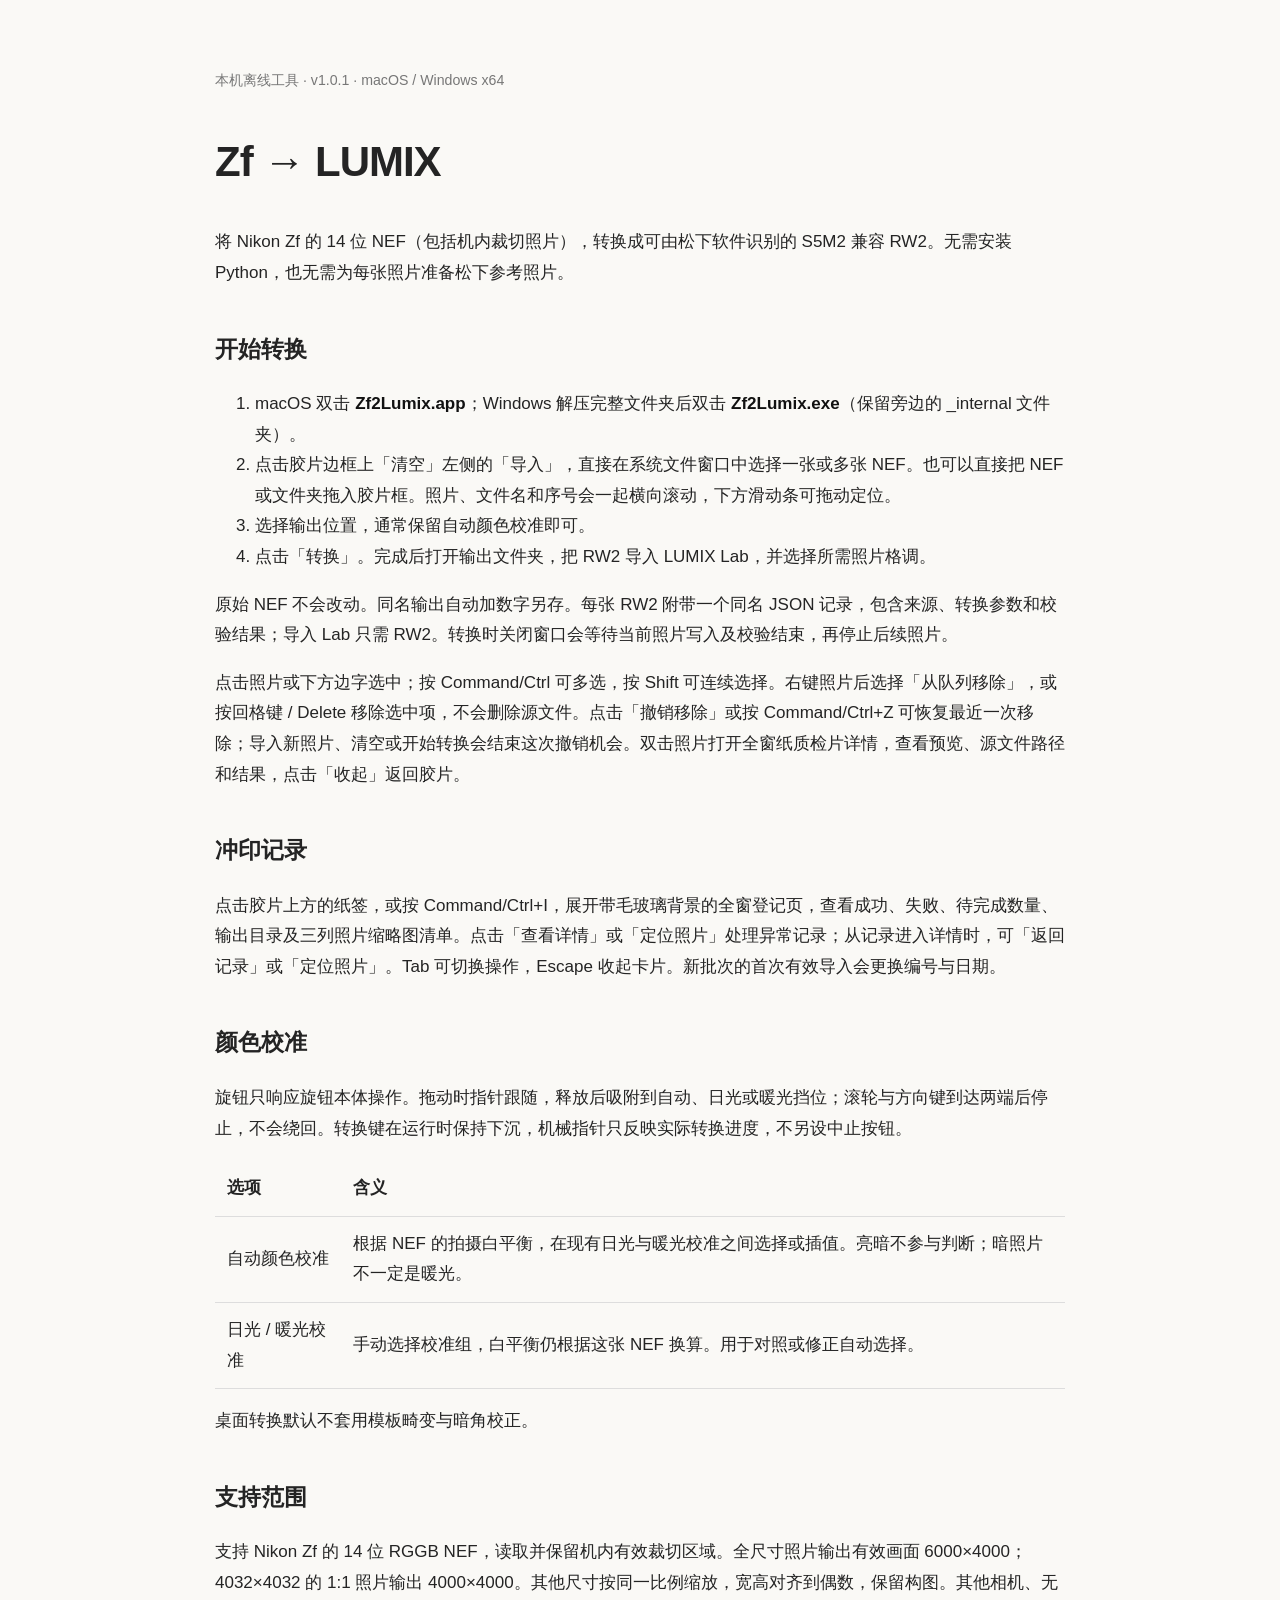
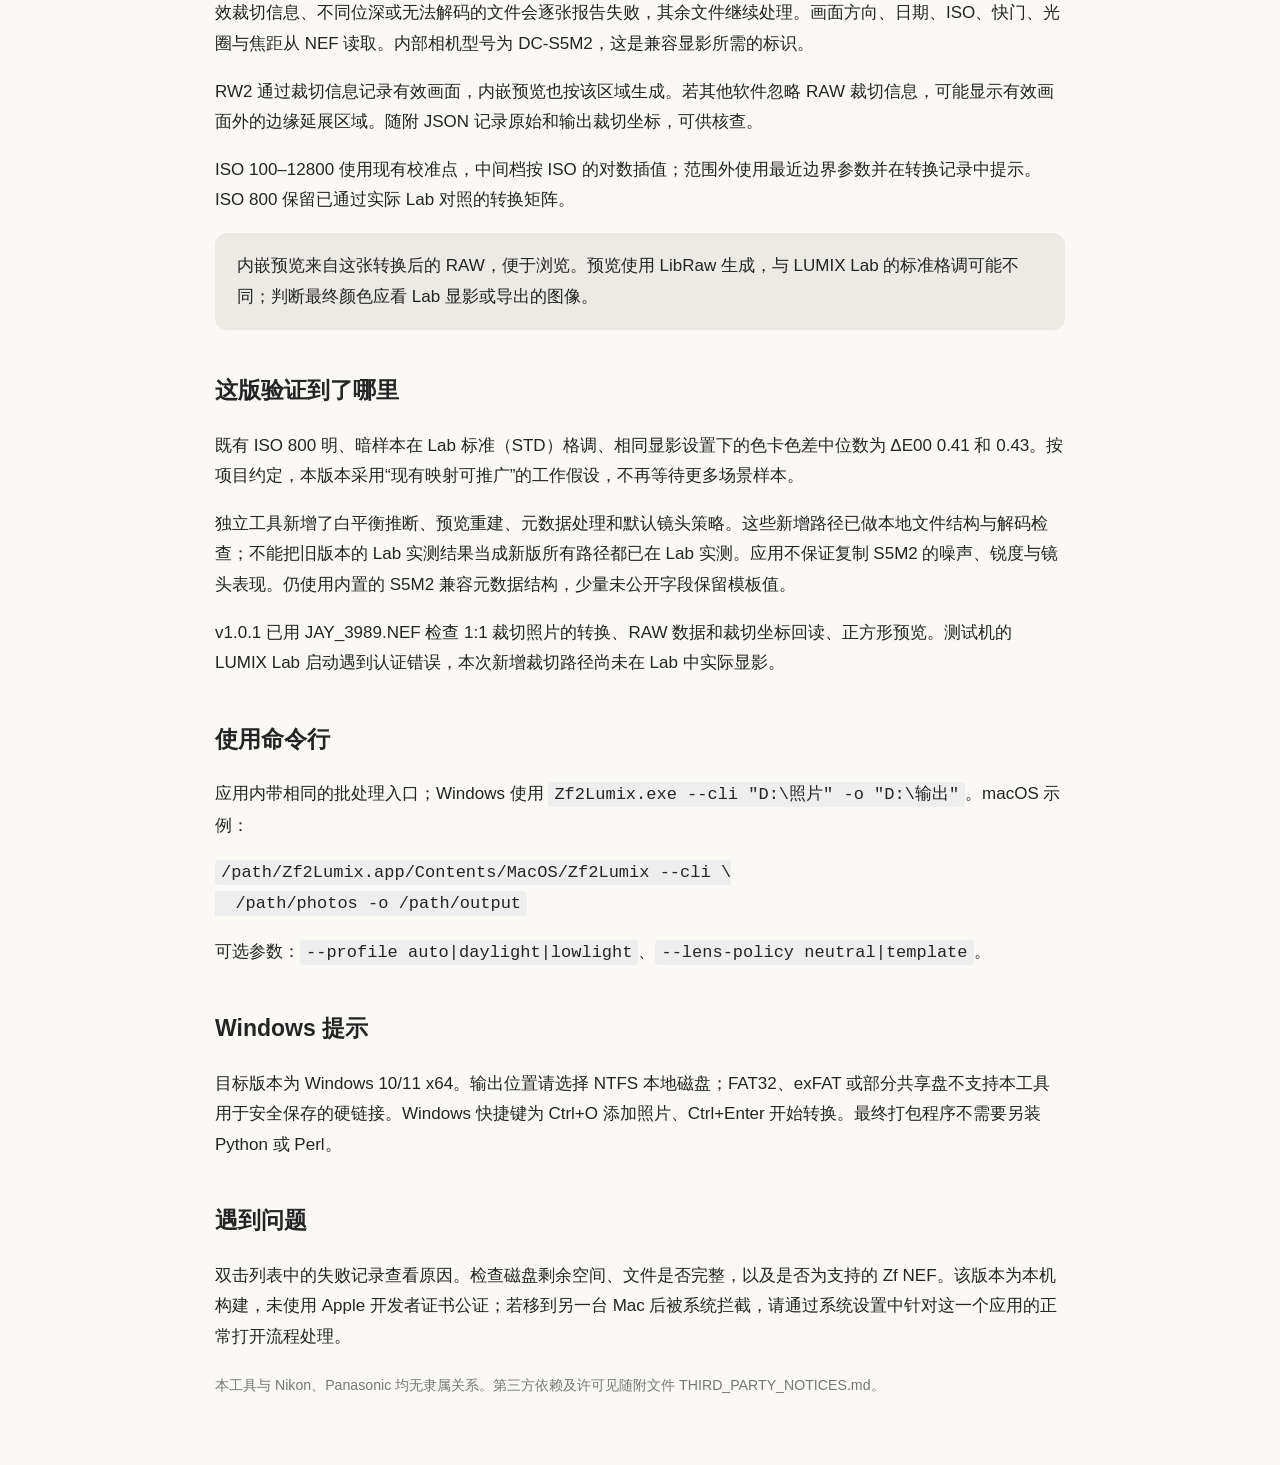
==== converter/使用说明.html @ cddc51ed "Publish Zf2Lumix 1.0.1 with desktop showcase and public source" ====
<!doctype html><html lang="zh-CN"><meta charset="utf-8"><title>Zf2Lumix 使用说明</title>
<style>body{font:17px/1.8 -apple-system,BlinkMacSystemFont,sans-serif;max-width:850px;margin:65px auto;padding:0 30px;color:#242424;background:#faf9f6}h1{font-size:42px;letter-spacing:-1px}h2{margin-top:40px;font-size:23px}strong{color:#111}code{background:#eee;padding:3px 6px;border-radius:4px}table{border-collapse:collapse;width:100%}td,th{text-align:left;border-bottom:1px solid #ddd;padding:12px}small{color:#777}.note{padding:18px 22px;background:#eceae4;border-radius:12px}</style>
<small>本机离线工具 · v1.0.1 · macOS / Windows x64</small><h1>Zf → LUMIX</h1>
<p>将 Nikon Zf 的 14 位 NEF（包括机内裁切照片），转换成可由松下软件识别的 S5M2 兼容 RW2。无需安装 Python，也无需为每张照片准备松下参考照片。</p>
<h2>开始转换</h2><ol><li>macOS 双击 <strong>Zf2Lumix.app</strong>；Windows 解压完整文件夹后双击 <strong>Zf2Lumix.exe</strong>（保留旁边的 _internal 文件夹）。</li><li>点击胶片边框上「清空」左侧的「导入」，直接在系统文件窗口中选择一张或多张 NEF。也可以直接把 NEF 或文件夹拖入胶片框。照片、文件名和序号会一起横向滚动，下方滑动条可拖动定位。</li><li>选择输出位置，通常保留自动颜色校准即可。</li><li>点击「转换」。完成后打开输出文件夹，把 RW2 导入 LUMIX Lab，并选择所需照片格调。</li></ol>
<p>原始 NEF 不会改动。同名输出自动加数字另存。每张 RW2 附带一个同名 JSON 记录，包含来源、转换参数和校验结果；导入 Lab 只需 RW2。转换时关闭窗口会等待当前照片写入及校验结束，再停止后续照片。</p>
<p>点击照片或下方边字选中；按 Command/Ctrl 可多选，按 Shift 可连续选择。右键照片后选择「从队列移除」，或按回格键 / Delete 移除选中项，不会删除源文件。点击「撤销移除」或按 Command/Ctrl+Z 可恢复最近一次移除；导入新照片、清空或开始转换会结束这次撤销机会。双击照片打开全窗纸质检片详情，查看预览、源文件路径和结果，点击「收起」返回胶片。</p>
<h2>冲印记录</h2><p>点击胶片上方的纸签，或按 Command/Ctrl+I，展开带毛玻璃背景的全窗登记页，查看成功、失败、待完成数量、输出目录及三列照片缩略图清单。点击「查看详情」或「定位照片」处理异常记录；从记录进入详情时，可「返回记录」或「定位照片」。Tab 可切换操作，Escape 收起卡片。新批次的首次有效导入会更换编号与日期。</p><h2>颜色校准</h2><p>旋钮只响应旋钮本体操作。拖动时指针跟随，释放后吸附到自动、日光或暖光挡位；滚轮与方向键到达两端后停止，不会绕回。转换键在运行时保持下沉，机械指针只反映实际转换进度，不另设中止按钮。</p><table><tr><th>选项</th><th>含义</th></tr><tr><td>自动颜色校准</td><td>根据 NEF 的拍摄白平衡，在现有日光与暖光校准之间选择或插值。亮暗不参与判断；暗照片不一定是暖光。</td></tr><tr><td>日光 / 暖光校准</td><td>手动选择校准组，白平衡仍根据这张 NEF 换算。用于对照或修正自动选择。</td></tr></table><p>桌面转换默认不套用模板畸变与暗角校正。</p>
<h2>支持范围</h2><p>支持 Nikon Zf 的 14 位 RGGB NEF，读取并保留机内有效裁切区域。全尺寸照片输出有效画面 6000×4000；4032×4032 的 1:1 照片输出 4000×4000。其他尺寸按同一比例缩放，宽高对齐到偶数，保留构图。其他相机、无效裁切信息、不同位深或无法解码的文件会逐张报告失败，其余文件继续处理。画面方向、日期、ISO、快门、光圈与焦距从 NEF 读取。内部相机型号为 DC-S5M2，这是兼容显影所需的标识。</p>
<p>RW2 通过裁切信息记录有效画面，内嵌预览也按该区域生成。若其他软件忽略 RAW 裁切信息，可能显示有效画面外的边缘延展区域。随附 JSON 记录原始和输出裁切坐标，可供核查。</p>
<p>ISO 100–12800 使用现有校准点，中间档按 ISO 的对数插值；范围外使用最近边界参数并在转换记录中提示。ISO 800 保留已通过实际 Lab 对照的转换矩阵。</p>
<div class="note">内嵌预览来自这张转换后的 RAW，便于浏览。预览使用 LibRaw 生成，与 LUMIX Lab 的标准格调可能不同；判断最终颜色应看 Lab 显影或导出的图像。</div>
<h2>这版验证到了哪里</h2><p>既有 ISO 800 明、暗样本在 Lab 标准（STD）格调、相同显影设置下的色卡色差中位数为 ΔE00 0.41 和 0.43。按项目约定，本版本采用“现有映射可推广”的工作假设，不再等待更多场景样本。</p><p>独立工具新增了白平衡推断、预览重建、元数据处理和默认镜头策略。这些新增路径已做本地文件结构与解码检查；不能把旧版本的 Lab 实测结果当成新版所有路径都已在 Lab 实测。应用不保证复制 S5M2 的噪声、锐度与镜头表现。仍使用内置的 S5M2 兼容元数据结构，少量未公开字段保留模板值。</p>
<p>v1.0.1 已用 JAY_3989.NEF 检查 1:1 裁切照片的转换、RAW 数据和裁切坐标回读、正方形预览。测试机的 LUMIX Lab 启动遇到认证错误，本次新增裁切路径尚未在 Lab 中实际显影。</p>
<h2>使用命令行</h2><p>应用内带相同的批处理入口；Windows 使用 <code>Zf2Lumix.exe --cli "D:\照片" -o "D:\输出"</code>。macOS 示例：</p><pre><code>/path/Zf2Lumix.app/Contents/MacOS/Zf2Lumix --cli \
  /path/photos -o /path/output</code></pre><p>可选参数：<code>--profile auto|daylight|lowlight</code>、<code>--lens-policy neutral|template</code>。</p>
<h2>Windows 提示</h2><p>目标版本为 Windows 10/11 x64。输出位置请选择 NTFS 本地磁盘；FAT32、exFAT 或部分共享盘不支持本工具用于安全保存的硬链接。Windows 快捷键为 Ctrl+O 添加照片、Ctrl+Enter 开始转换。最终打包程序不需要另装 Python 或 Perl。</p><h2>遇到问题</h2><p>双击列表中的失败记录查看原因。检查磁盘剩余空间、文件是否完整，以及是否为支持的 Zf NEF。该版本为本机构建，未使用 Apple 开发者证书公证；若移到另一台 Mac 后被系统拦截，请通过系统设置中针对这一个应用的正常打开流程处理。</p>
<small>本工具与 Nikon、Panasonic 均无隶属关系。第三方依赖及许可见随附文件 THIRD_PARTY_NOTICES.md。</small></html>
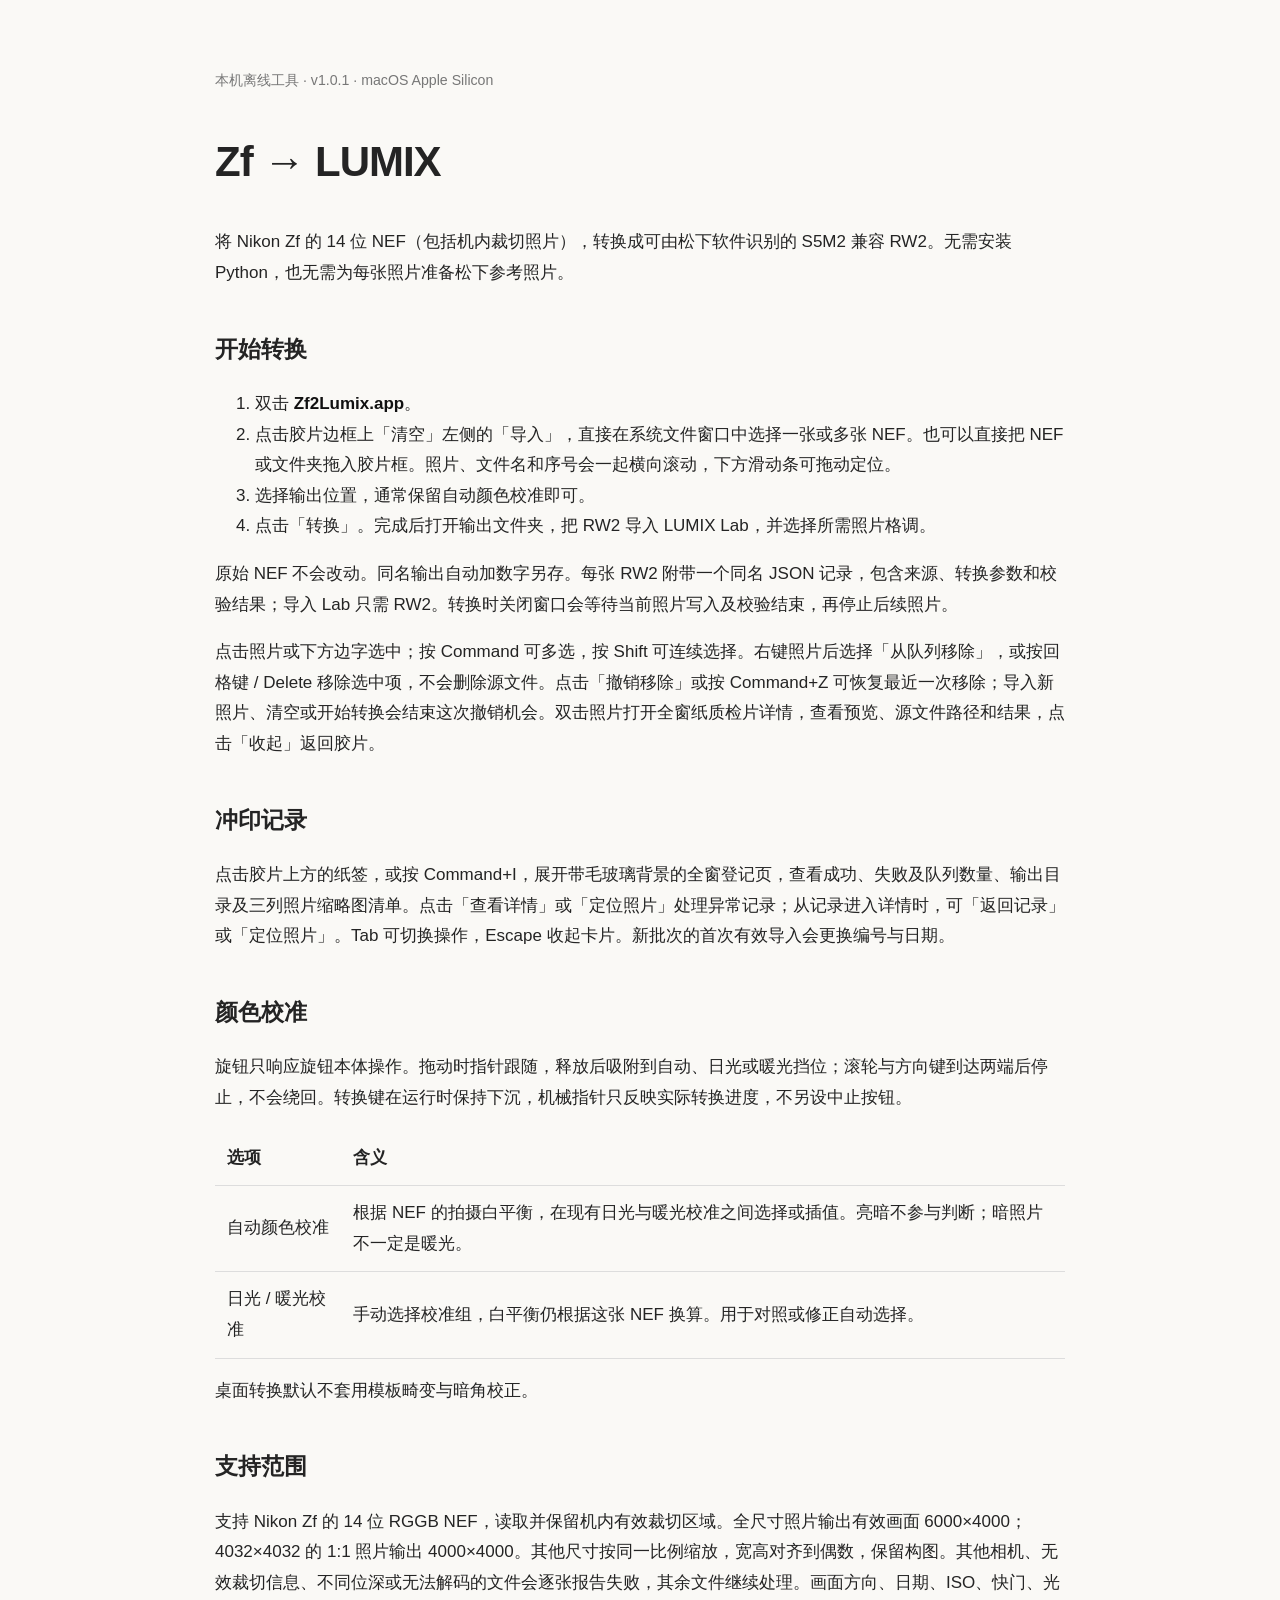
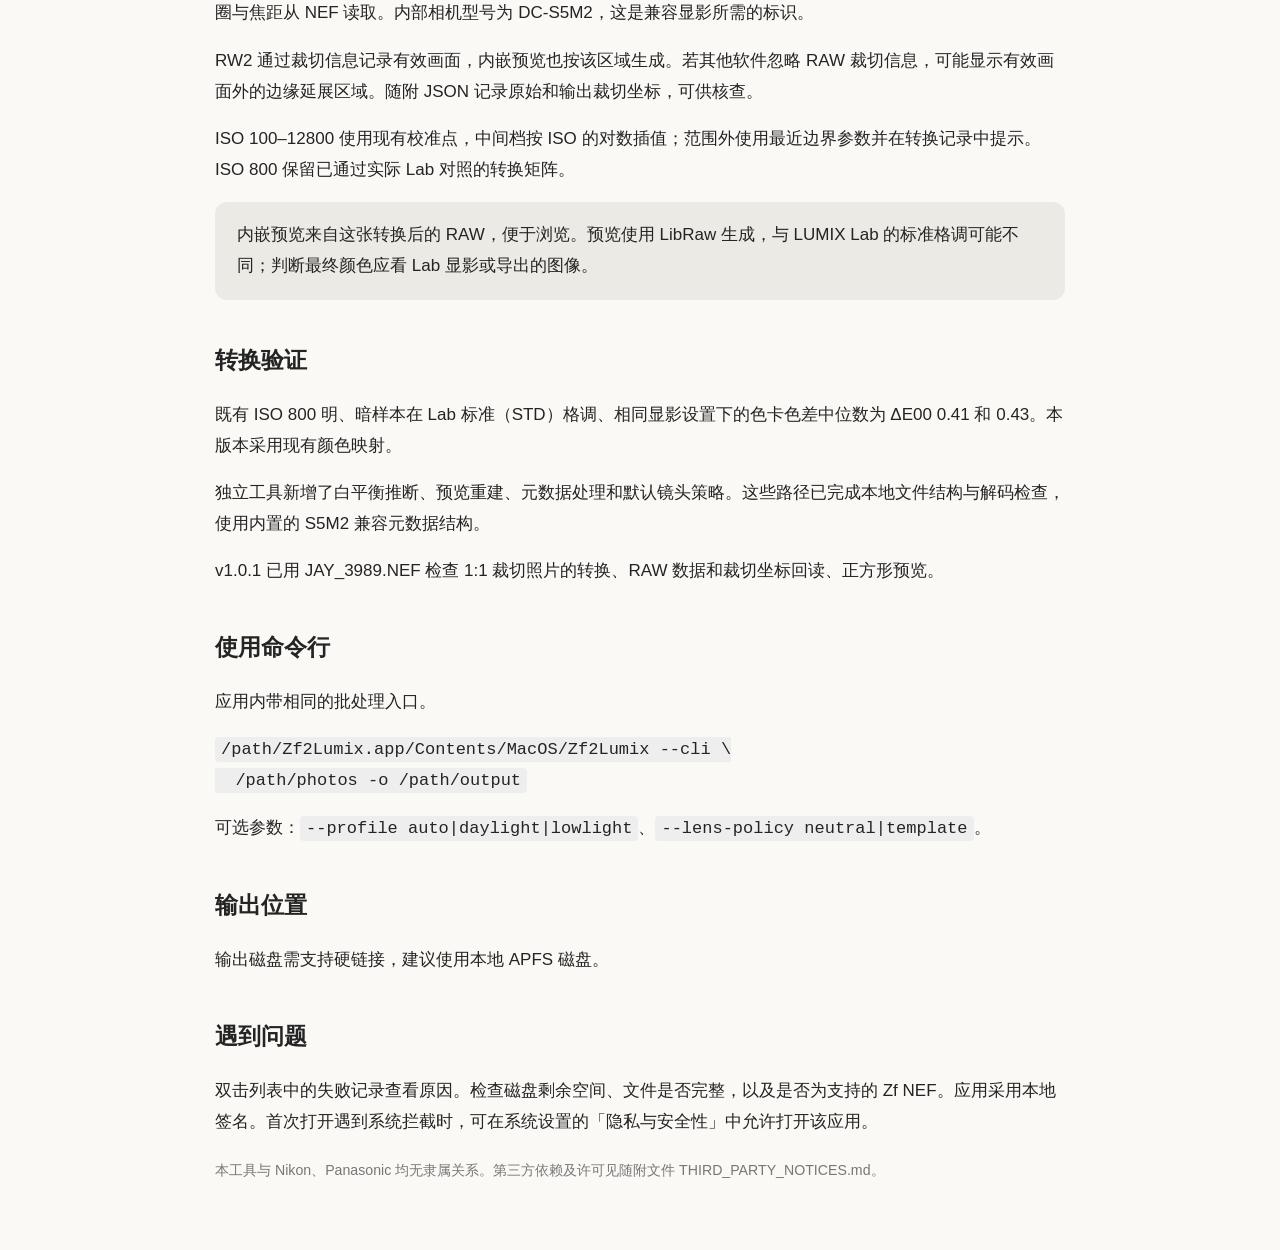
==== commit adf3790b: "Focus public materials on the released macOS features" ====
--- a/converter/使用说明.html
+++ b/converter/使用说明.html
@@ -1,18 +1,18 @@
 <!doctype html><html lang="zh-CN"><meta charset="utf-8"><title>Zf2Lumix 使用说明</title>
 <style>body{font:17px/1.8 -apple-system,BlinkMacSystemFont,sans-serif;max-width:850px;margin:65px auto;padding:0 30px;color:#242424;background:#faf9f6}h1{font-size:42px;letter-spacing:-1px}h2{margin-top:40px;font-size:23px}strong{color:#111}code{background:#eee;padding:3px 6px;border-radius:4px}table{border-collapse:collapse;width:100%}td,th{text-align:left;border-bottom:1px solid #ddd;padding:12px}small{color:#777}.note{padding:18px 22px;background:#eceae4;border-radius:12px}</style>
-<small>本机离线工具 · v1.0.1 · macOS / Windows x64</small><h1>Zf → LUMIX</h1>
+<small>本机离线工具 · v1.0.1 · macOS Apple Silicon</small><h1>Zf → LUMIX</h1>
 <p>将 Nikon Zf 的 14 位 NEF（包括机内裁切照片），转换成可由松下软件识别的 S5M2 兼容 RW2。无需安装 Python，也无需为每张照片准备松下参考照片。</p>
-<h2>开始转换</h2><ol><li>macOS 双击 <strong>Zf2Lumix.app</strong>；Windows 解压完整文件夹后双击 <strong>Zf2Lumix.exe</strong>（保留旁边的 _internal 文件夹）。</li><li>点击胶片边框上「清空」左侧的「导入」，直接在系统文件窗口中选择一张或多张 NEF。也可以直接把 NEF 或文件夹拖入胶片框。照片、文件名和序号会一起横向滚动，下方滑动条可拖动定位。</li><li>选择输出位置，通常保留自动颜色校准即可。</li><li>点击「转换」。完成后打开输出文件夹，把 RW2 导入 LUMIX Lab，并选择所需照片格调。</li></ol>
+<h2>开始转换</h2><ol><li>双击 <strong>Zf2Lumix.app</strong>。</li><li>点击胶片边框上「清空」左侧的「导入」，直接在系统文件窗口中选择一张或多张 NEF。也可以直接把 NEF 或文件夹拖入胶片框。照片、文件名和序号会一起横向滚动，下方滑动条可拖动定位。</li><li>选择输出位置，通常保留自动颜色校准即可。</li><li>点击「转换」。完成后打开输出文件夹，把 RW2 导入 LUMIX Lab，并选择所需照片格调。</li></ol>
 <p>原始 NEF 不会改动。同名输出自动加数字另存。每张 RW2 附带一个同名 JSON 记录，包含来源、转换参数和校验结果；导入 Lab 只需 RW2。转换时关闭窗口会等待当前照片写入及校验结束，再停止后续照片。</p>
-<p>点击照片或下方边字选中；按 Command/Ctrl 可多选，按 Shift 可连续选择。右键照片后选择「从队列移除」，或按回格键 / Delete 移除选中项，不会删除源文件。点击「撤销移除」或按 Command/Ctrl+Z 可恢复最近一次移除；导入新照片、清空或开始转换会结束这次撤销机会。双击照片打开全窗纸质检片详情，查看预览、源文件路径和结果，点击「收起」返回胶片。</p>
-<h2>冲印记录</h2><p>点击胶片上方的纸签，或按 Command/Ctrl+I，展开带毛玻璃背景的全窗登记页，查看成功、失败、待完成数量、输出目录及三列照片缩略图清单。点击「查看详情」或「定位照片」处理异常记录；从记录进入详情时，可「返回记录」或「定位照片」。Tab 可切换操作，Escape 收起卡片。新批次的首次有效导入会更换编号与日期。</p><h2>颜色校准</h2><p>旋钮只响应旋钮本体操作。拖动时指针跟随，释放后吸附到自动、日光或暖光挡位；滚轮与方向键到达两端后停止，不会绕回。转换键在运行时保持下沉，机械指针只反映实际转换进度，不另设中止按钮。</p><table><tr><th>选项</th><th>含义</th></tr><tr><td>自动颜色校准</td><td>根据 NEF 的拍摄白平衡，在现有日光与暖光校准之间选择或插值。亮暗不参与判断；暗照片不一定是暖光。</td></tr><tr><td>日光 / 暖光校准</td><td>手动选择校准组，白平衡仍根据这张 NEF 换算。用于对照或修正自动选择。</td></tr></table><p>桌面转换默认不套用模板畸变与暗角校正。</p>
+<p>点击照片或下方边字选中；按 Command 可多选，按 Shift 可连续选择。右键照片后选择「从队列移除」，或按回格键 / Delete 移除选中项，不会删除源文件。点击「撤销移除」或按 Command+Z 可恢复最近一次移除；导入新照片、清空或开始转换会结束这次撤销机会。双击照片打开全窗纸质检片详情，查看预览、源文件路径和结果，点击「收起」返回胶片。</p>
+<h2>冲印记录</h2><p>点击胶片上方的纸签，或按 Command+I，展开带毛玻璃背景的全窗登记页，查看成功、失败及队列数量、输出目录及三列照片缩略图清单。点击「查看详情」或「定位照片」处理异常记录；从记录进入详情时，可「返回记录」或「定位照片」。Tab 可切换操作，Escape 收起卡片。新批次的首次有效导入会更换编号与日期。</p><h2>颜色校准</h2><p>旋钮只响应旋钮本体操作。拖动时指针跟随，释放后吸附到自动、日光或暖光挡位；滚轮与方向键到达两端后停止，不会绕回。转换键在运行时保持下沉，机械指针只反映实际转换进度，不另设中止按钮。</p><table><tr><th>选项</th><th>含义</th></tr><tr><td>自动颜色校准</td><td>根据 NEF 的拍摄白平衡，在现有日光与暖光校准之间选择或插值。亮暗不参与判断；暗照片不一定是暖光。</td></tr><tr><td>日光 / 暖光校准</td><td>手动选择校准组，白平衡仍根据这张 NEF 换算。用于对照或修正自动选择。</td></tr></table><p>桌面转换默认不套用模板畸变与暗角校正。</p>
 <h2>支持范围</h2><p>支持 Nikon Zf 的 14 位 RGGB NEF，读取并保留机内有效裁切区域。全尺寸照片输出有效画面 6000×4000；4032×4032 的 1:1 照片输出 4000×4000。其他尺寸按同一比例缩放，宽高对齐到偶数，保留构图。其他相机、无效裁切信息、不同位深或无法解码的文件会逐张报告失败，其余文件继续处理。画面方向、日期、ISO、快门、光圈与焦距从 NEF 读取。内部相机型号为 DC-S5M2，这是兼容显影所需的标识。</p>
 <p>RW2 通过裁切信息记录有效画面，内嵌预览也按该区域生成。若其他软件忽略 RAW 裁切信息，可能显示有效画面外的边缘延展区域。随附 JSON 记录原始和输出裁切坐标，可供核查。</p>
 <p>ISO 100–12800 使用现有校准点，中间档按 ISO 的对数插值；范围外使用最近边界参数并在转换记录中提示。ISO 800 保留已通过实际 Lab 对照的转换矩阵。</p>
 <div class="note">内嵌预览来自这张转换后的 RAW，便于浏览。预览使用 LibRaw 生成，与 LUMIX Lab 的标准格调可能不同；判断最终颜色应看 Lab 显影或导出的图像。</div>
-<h2>这版验证到了哪里</h2><p>既有 ISO 800 明、暗样本在 Lab 标准（STD）格调、相同显影设置下的色卡色差中位数为 ΔE00 0.41 和 0.43。按项目约定，本版本采用“现有映射可推广”的工作假设，不再等待更多场景样本。</p><p>独立工具新增了白平衡推断、预览重建、元数据处理和默认镜头策略。这些新增路径已做本地文件结构与解码检查；不能把旧版本的 Lab 实测结果当成新版所有路径都已在 Lab 实测。应用不保证复制 S5M2 的噪声、锐度与镜头表现。仍使用内置的 S5M2 兼容元数据结构，少量未公开字段保留模板值。</p>
-<p>v1.0.1 已用 JAY_3989.NEF 检查 1:1 裁切照片的转换、RAW 数据和裁切坐标回读、正方形预览。测试机的 LUMIX Lab 启动遇到认证错误，本次新增裁切路径尚未在 Lab 中实际显影。</p>
-<h2>使用命令行</h2><p>应用内带相同的批处理入口；Windows 使用 <code>Zf2Lumix.exe --cli "D:\照片" -o "D:\输出"</code>。macOS 示例：</p><pre><code>/path/Zf2Lumix.app/Contents/MacOS/Zf2Lumix --cli \
+<h2>转换验证</h2><p>既有 ISO 800 明、暗样本在 Lab 标准（STD）格调、相同显影设置下的色卡色差中位数为 ΔE00 0.41 和 0.43。本版本采用现有颜色映射。</p><p>独立工具新增了白平衡推断、预览重建、元数据处理和默认镜头策略。这些路径已完成本地文件结构与解码检查，使用内置的 S5M2 兼容元数据结构。</p>
+<p>v1.0.1 已用 JAY_3989.NEF 检查 1:1 裁切照片的转换、RAW 数据和裁切坐标回读、正方形预览。</p>
+<h2>使用命令行</h2><p>应用内带相同的批处理入口。</p><pre><code>/path/Zf2Lumix.app/Contents/MacOS/Zf2Lumix --cli \
   /path/photos -o /path/output</code></pre><p>可选参数：<code>--profile auto|daylight|lowlight</code>、<code>--lens-policy neutral|template</code>。</p>
-<h2>Windows 提示</h2><p>目标版本为 Windows 10/11 x64。输出位置请选择 NTFS 本地磁盘；FAT32、exFAT 或部分共享盘不支持本工具用于安全保存的硬链接。Windows 快捷键为 Ctrl+O 添加照片、Ctrl+Enter 开始转换。最终打包程序不需要另装 Python 或 Perl。</p><h2>遇到问题</h2><p>双击列表中的失败记录查看原因。检查磁盘剩余空间、文件是否完整，以及是否为支持的 Zf NEF。该版本为本机构建，未使用 Apple 开发者证书公证；若移到另一台 Mac 后被系统拦截，请通过系统设置中针对这一个应用的正常打开流程处理。</p>
+<h2>输出位置</h2><p>输出磁盘需支持硬链接，建议使用本地 APFS 磁盘。</p><h2>遇到问题</h2><p>双击列表中的失败记录查看原因。检查磁盘剩余空间、文件是否完整，以及是否为支持的 Zf NEF。应用采用本地签名。首次打开遇到系统拦截时，可在系统设置的「隐私与安全性」中允许打开该应用。</p>
 <small>本工具与 Nikon、Panasonic 均无隶属关系。第三方依赖及许可见随附文件 THIRD_PARTY_NOTICES.md。</small></html>
